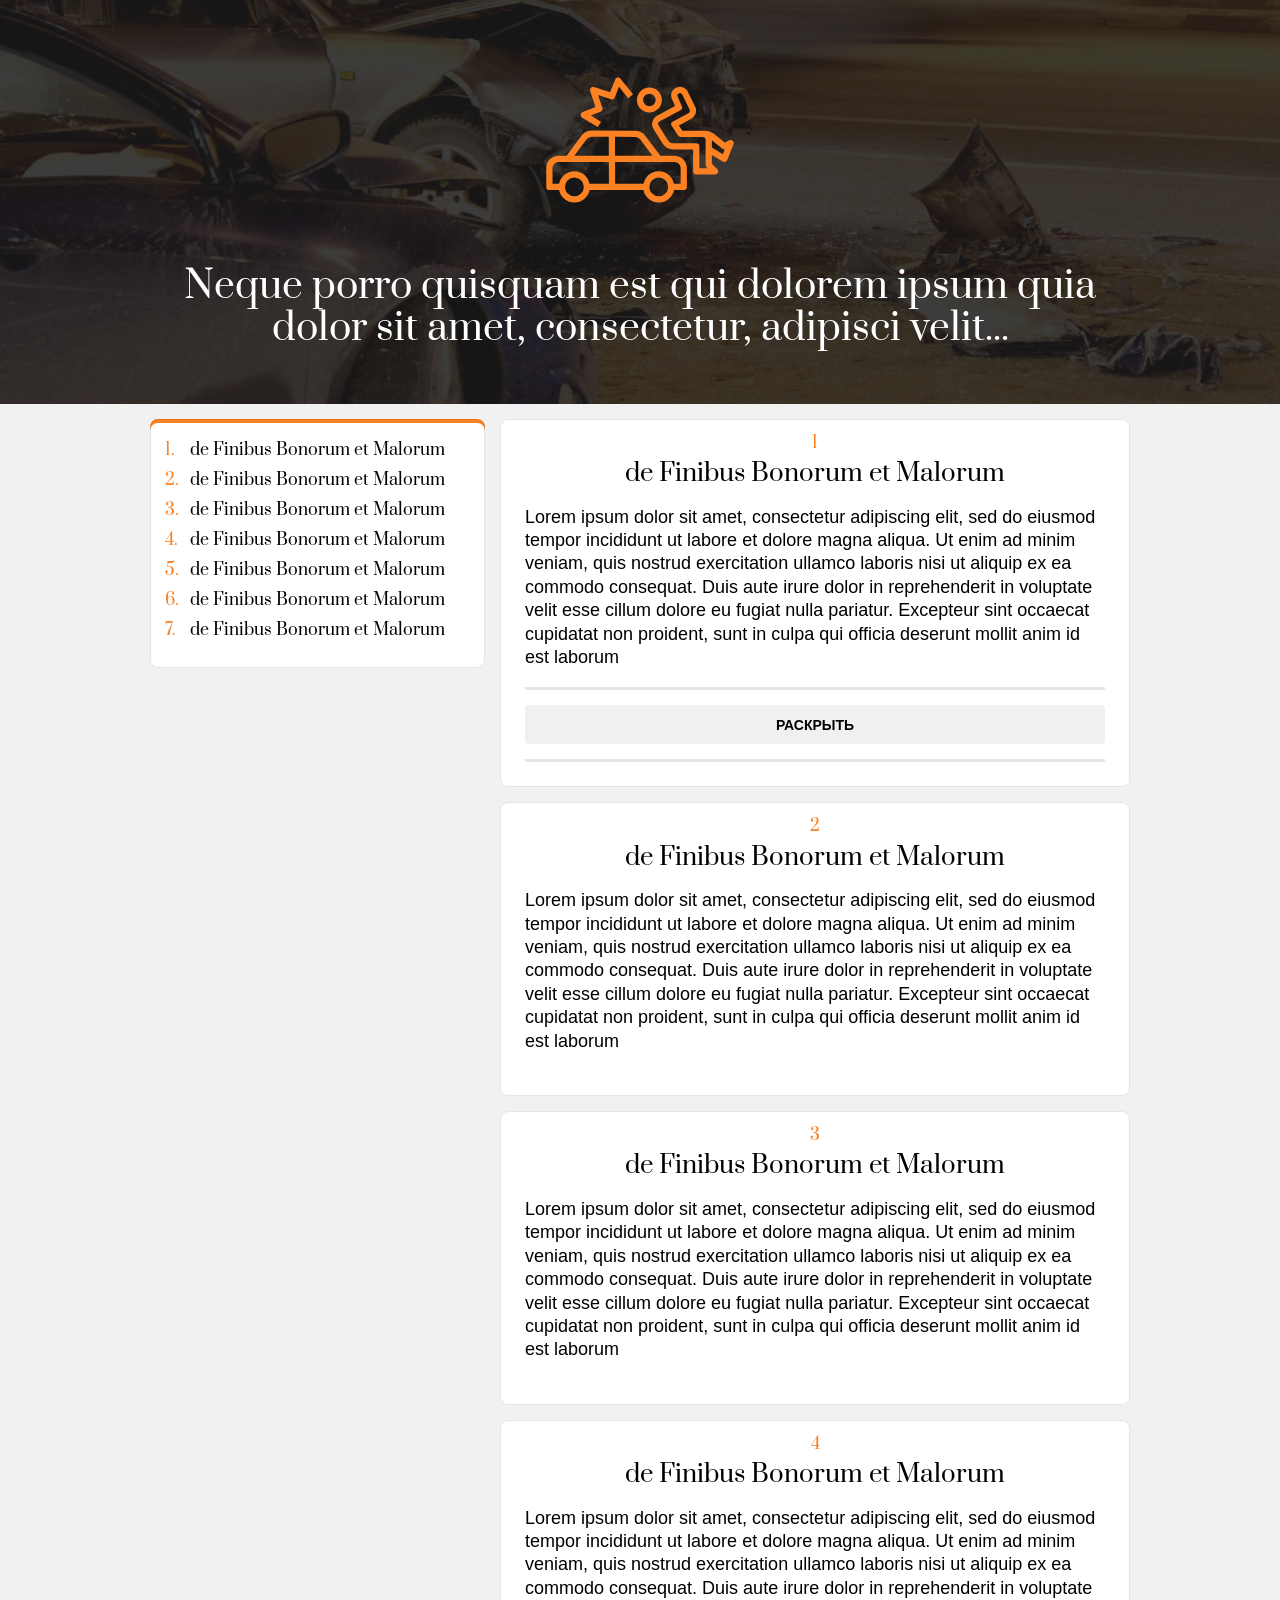
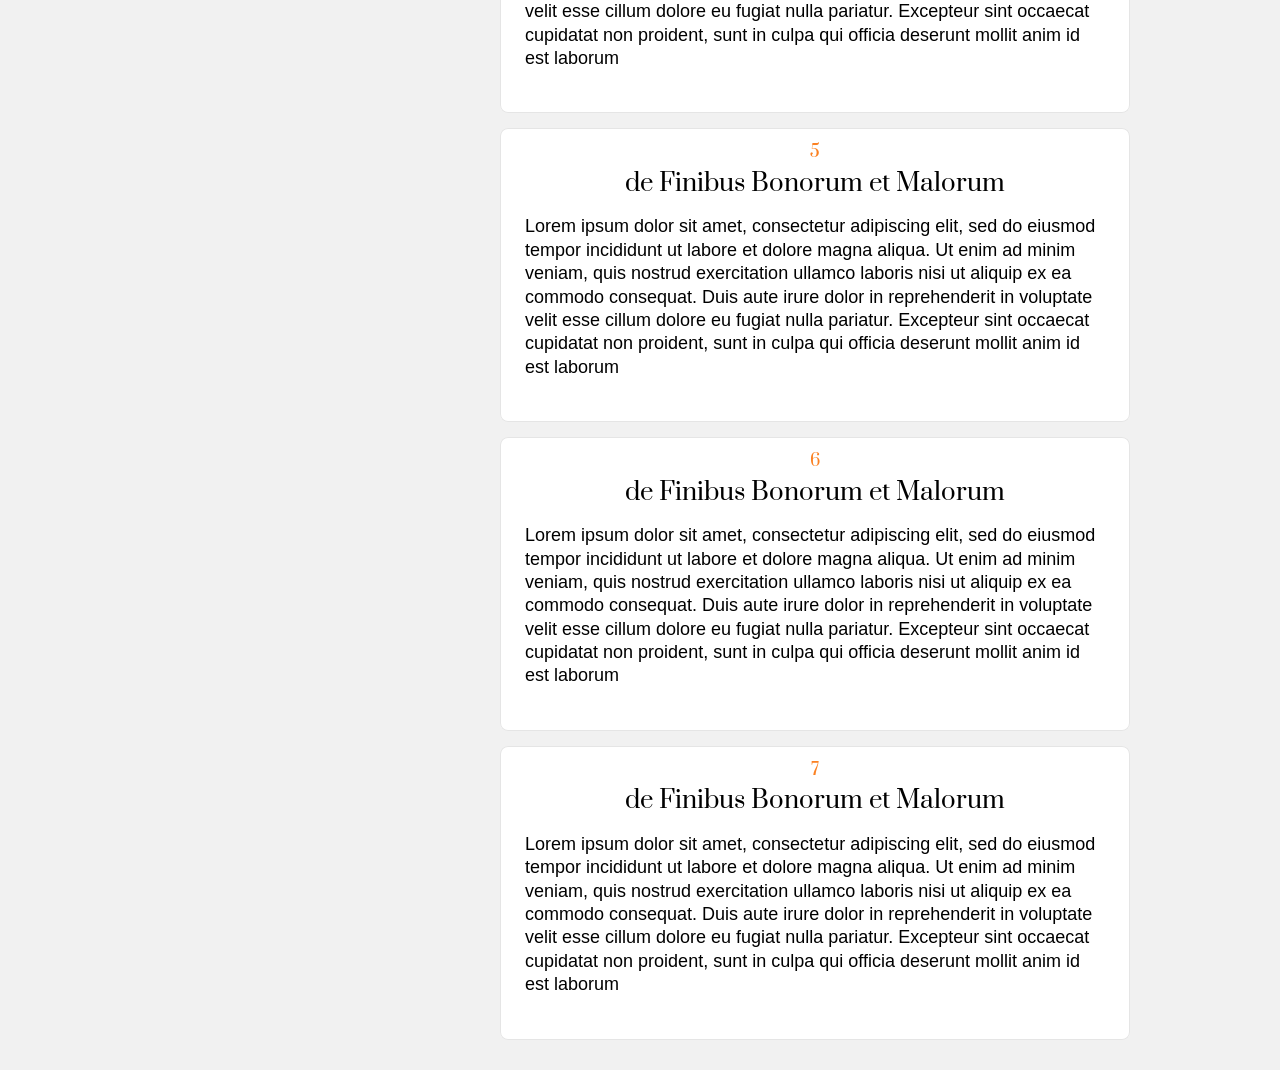
==== www/index.html @ 43c4b3f5 "mv files" ====
<!doctype html>
<html lang="en">
<head>
    <meta charset="UTF-8">
    <meta name="viewport"
          content="width=device-width, user-scalable=no, initial-scale=1.0, maximum-scale=1.0, minimum-scale=1.0">
    <meta http-equiv="X-UA-Compatible" content="ie=edge">
    <title>Accidents</title>
    <link rel="stylesheet" href="style.css">
    <link href="https://fonts.googleapis.com/css2?family=Prata&display=swap" rel="stylesheet">
</head>
<body>
<section class="hero">
    <div class="hero__content">
        <img src="media/car-accident.svg" class="hero__image" alt="">
        <h1 class="hero__title">Neque porro quisquam est qui dolorem ipsum quia dolor sit amet, consectetur, adipisci velit...</h1>
    </div>
</section>
<section class="content">
    <aside class="content__aside">
        <ul class="content-nav">
            <li data-section-target="1" class="content-nav__item">de Finibus Bonorum et Malorum</li>
            <li data-section-target="2" class="content-nav__item">de Finibus Bonorum et Malorum</li>
            <li data-section-target="3" class="content-nav__item">de Finibus Bonorum et Malorum</li>
            <li data-section-target="4" class="content-nav__item">de Finibus Bonorum et Malorum</li>
            <li data-section-target="5" class="content-nav__item">de Finibus Bonorum et Malorum</li>
            <li data-section-target="6" class="content-nav__item">de Finibus Bonorum et Malorum</li>
            <li data-section-target="7" class="content-nav__item">de Finibus Bonorum et Malorum</li>
        </ul>
    </aside>
    <main class="content__main">
        <div class="content__item content-item" data-section="1">
            <div class="content-item__index">1</div>
            <h2 class="content-item__title">
                de Finibus Bonorum et Malorum
            </h2>
            <div class="" id="statistics"></div>
            <p class="content-item__text">
                Lorem ipsum dolor sit amet, consectetur adipiscing elit, sed do eiusmod tempor incididunt ut labore et dolore magna aliqua. Ut enim ad minim veniam, quis nostrud exercitation ullamco laboris nisi ut aliquip ex ea commodo consequat. Duis aute irure dolor in reprehenderit in voluptate velit esse cillum dolore eu fugiat nulla pariatur. Excepteur sint occaecat cupidatat non proident, sunt in culpa qui officia deserunt mollit anim id est laborum
            </p>
            <div class="content-item__spoiler spoiler" data-content="spoiler_wrapper">
                <div class="spoiler__preview">
                    <button class="spoiler__button" data-content="spoiler_button">
                        <span class="spoiler__text-default">Раскрыть</span>
                        <span class="spoiler__text-active">Скрыть</span>
                    </button>
                </div>
                <div class="spoiler__content" data-content="spoiler_content">
                    Lorem ipsum dolor sit amet, consectetur adipiscing elit, sed do eiusmod tempor incididunt ut labore et dolore magna aliqua. Ut enim ad minim veniam, quis nostrud exercitation ullamco laboris nisi ut aliquip ex ea commodo consequat. Duis aute irure dolor in reprehenderit in voluptate velit esse cillum dolore eu fugiat nulla pariatur. Excepteur sint occaecat cupidatat non proident, sunt in culpa qui officia deserunt mollit anim id est laborum
                </div>
            </div>

        </div>
        <div class="content__item content-item" data-section="2">
            <div class="content-item__index">2</div>
            <h2 class="content-item__title">
                de Finibus Bonorum et Malorum
            </h2>
            <p class="content-item__text">
                Lorem ipsum dolor sit amet, consectetur adipiscing elit, sed do eiusmod tempor incididunt ut labore et dolore magna aliqua. Ut enim ad minim veniam, quis nostrud exercitation ullamco laboris nisi ut aliquip ex ea commodo consequat. Duis aute irure dolor in reprehenderit in voluptate velit esse cillum dolore eu fugiat nulla pariatur. Excepteur sint occaecat cupidatat non proident, sunt in culpa qui officia deserunt mollit anim id est laborum
            </p>
        </div>
        <div class="content__item content-item" data-section="3">
            <div class="content-item__index">3</div>
            <h2 class="content-item__title">
                de Finibus Bonorum et Malorum
            </h2>
            <p class="content-item__text">
                Lorem ipsum dolor sit amet, consectetur adipiscing elit, sed do eiusmod tempor incididunt ut labore et dolore magna aliqua. Ut enim ad minim veniam, quis nostrud exercitation ullamco laboris nisi ut aliquip ex ea commodo consequat. Duis aute irure dolor in reprehenderit in voluptate velit esse cillum dolore eu fugiat nulla pariatur. Excepteur sint occaecat cupidatat non proident, sunt in culpa qui officia deserunt mollit anim id est laborum
            </p>
        </div>
        <div class="content__item content-item" data-section="4">
            <div class="content-item__index">4</div>
            <h2 class="content-item__title">
                de Finibus Bonorum et Malorum
            </h2>
            <p class="content-item__text">
                Lorem ipsum dolor sit amet, consectetur adipiscing elit, sed do eiusmod tempor incididunt ut labore et dolore magna aliqua. Ut enim ad minim veniam, quis nostrud exercitation ullamco laboris nisi ut aliquip ex ea commodo consequat. Duis aute irure dolor in reprehenderit in voluptate velit esse cillum dolore eu fugiat nulla pariatur. Excepteur sint occaecat cupidatat non proident, sunt in culpa qui officia deserunt mollit anim id est laborum
            </p>
        </div>
        <div class="content__item content-item" data-section="5">
            <div class="content-item__index">5</div>
            <h2 class="content-item__title">
                de Finibus Bonorum et Malorum
            </h2>
            <p class="content-item__text">
                Lorem ipsum dolor sit amet, consectetur adipiscing elit, sed do eiusmod tempor incididunt ut labore et dolore magna aliqua. Ut enim ad minim veniam, quis nostrud exercitation ullamco laboris nisi ut aliquip ex ea commodo consequat. Duis aute irure dolor in reprehenderit in voluptate velit esse cillum dolore eu fugiat nulla pariatur. Excepteur sint occaecat cupidatat non proident, sunt in culpa qui officia deserunt mollit anim id est laborum
            </p>
        </div>
        <div class="content__item content-item" data-section="6">
            <div class="content-item__index">6</div>
            <h2 class="content-item__title">
                de Finibus Bonorum et Malorum
            </h2>
            <p class="content-item__text">
                Lorem ipsum dolor sit amet, consectetur adipiscing elit, sed do eiusmod tempor incididunt ut labore et dolore magna aliqua. Ut enim ad minim veniam, quis nostrud exercitation ullamco laboris nisi ut aliquip ex ea commodo consequat. Duis aute irure dolor in reprehenderit in voluptate velit esse cillum dolore eu fugiat nulla pariatur. Excepteur sint occaecat cupidatat non proident, sunt in culpa qui officia deserunt mollit anim id est laborum
            </p>
        </div>
        <div class="content__item content-item" data-section="7">
            <div class="content-item__index">7</div>
            <h2 class="content-item__title">
                de Finibus Bonorum et Malorum
            </h2>
            <p class="content-item__text">
                Lorem ipsum dolor sit amet, consectetur adipiscing elit, sed do eiusmod tempor incididunt ut labore et dolore magna aliqua. Ut enim ad minim veniam, quis nostrud exercitation ullamco laboris nisi ut aliquip ex ea commodo consequat. Duis aute irure dolor in reprehenderit in voluptate velit esse cillum dolore eu fugiat nulla pariatur. Excepteur sint occaecat cupidatat non proident, sunt in culpa qui officia deserunt mollit anim id est laborum
            </p>
        </div>

    </main>

</section>

<script src="index.js"></script>
</body>
</html>
---- www/style.css ----
/* Document
   ========================================================================== */

/**
 * 1. Correct the line height in all browsers.
 * 2. Prevent adjustments of font size after orientation changes in iOS.
 */

html {
  line-height: 1.15; /* 1 */
  -webkit-text-size-adjust: 100%; /* 2 */
}

/* Sections
   ========================================================================== */

/**
 * Remove the margin in all browsers.
 */

body {
  margin: 0;
}

/**
 * Render the `main` element consistently in IE.
 */

main {
  display: block;
}

/**
 * Correct the font size and margin on `h1` elements within `section` and
 * `article` contexts in Chrome, Firefox, and Safari.
 */

h1 {
  font-size: 2em;
  margin: 0.67em 0;
}

/* Grouping content
   ========================================================================== */

/**
 * 1. Add the correct box sizing in Firefox.
 * 2. Show the overflow in Edge and IE.
 */

hr {
  box-sizing: content-box; /* 1 */
  height: 0; /* 1 */
  overflow: visible; /* 2 */
}

/**
 * 1. Correct the inheritance and scaling of font size in all browsers.
 * 2. Correct the odd `em` font sizing in all browsers.
 */

pre {
  font-family: monospace, monospace; /* 1 */
  font-size: 1em; /* 2 */
}

/* Text-level semantics
   ========================================================================== */

/**
 * Remove the gray background on active links in IE 10.
 */

a {
  background-color: transparent;
}

/**
 * 1. Remove the bottom border in Chrome 57-
 * 2. Add the correct text decoration in Chrome, Edge, IE, Opera, and Safari.
 */

abbr[title] {
  border-bottom: none; /* 1 */
  text-decoration: underline; /* 2 */
  text-decoration: underline dotted; /* 2 */
}

/**
 * Add the correct font weight in Chrome, Edge, and Safari.
 */

b,
strong {
  font-weight: bolder;
}

/**
 * 1. Correct the inheritance and scaling of font size in all browsers.
 * 2. Correct the odd `em` font sizing in all browsers.
 */

code,
kbd,
samp {
  font-family: monospace, monospace; /* 1 */
  font-size: 1em; /* 2 */
}

/**
 * Add the correct font size in all browsers.
 */

small {
  font-size: 80%;
}

/**
 * Prevent `sub` and `sup` elements from affecting the line height in
 * all browsers.
 */

sub,
sup {
  font-size: 75%;
  line-height: 0;
  position: relative;
  vertical-align: baseline;
}

sub {
  bottom: -0.25em;
}

sup {
  top: -0.5em;
}

/* Embedded content
   ========================================================================== */

/**
 * Remove the border on images inside links in IE 10.
 */

img {
  border-style: none;
}

/* Forms
   ========================================================================== */

/**
 * 1. Change the font styles in all browsers.
 * 2. Remove the margin in Firefox and Safari.
 */

button,
input,
optgroup,
select,
textarea {
  font-family: inherit; /* 1 */
  font-size: 100%; /* 1 */
  line-height: 1.15; /* 1 */
  margin: 0; /* 2 */
}

/**
 * Show the overflow in IE.
 * 1. Show the overflow in Edge.
 */

button,
input { /* 1 */
  overflow: visible;
}

/**
 * Remove the inheritance of text transform in Edge, Firefox, and IE.
 * 1. Remove the inheritance of text transform in Firefox.
 */

button,
select { /* 1 */
  text-transform: none;
}

/**
 * Correct the inability to style clickable types in iOS and Safari.
 */

button,
[type="button"],
[type="reset"],
[type="submit"] {
  -webkit-appearance: button;
}

/**
 * Remove the inner border and padding in Firefox.
 */

button::-moz-focus-inner,
[type="button"]::-moz-focus-inner,
[type="reset"]::-moz-focus-inner,
[type="submit"]::-moz-focus-inner {
  border-style: none;
  padding: 0;
}

/**
 * Restore the focus styles unset by the previous rule.
 */

button:-moz-focusring,
[type="button"]:-moz-focusring,
[type="reset"]:-moz-focusring,
[type="submit"]:-moz-focusring {
  outline: 1px dotted ButtonText;
}

/**
 * Correct the padding in Firefox.
 */

fieldset {
  padding: 0.35em 0.75em 0.625em;
}

/**
 * 1. Correct the text wrapping in Edge and IE.
 * 2. Correct the color inheritance from `fieldset` elements in IE.
 * 3. Remove the padding so developers are not caught out when they zero out
 *    `fieldset` elements in all browsers.
 */

legend {
  box-sizing: border-box; /* 1 */
  color: inherit; /* 2 */
  display: table; /* 1 */
  max-width: 100%; /* 1 */
  padding: 0; /* 3 */
  white-space: normal; /* 1 */
}

/**
 * Add the correct vertical alignment in Chrome, Firefox, and Opera.
 */

progress {
  vertical-align: baseline;
}

/**
 * Remove the default vertical scrollbar in IE 10+.
 */

textarea {
  overflow: auto;
}

/**
 * 1. Add the correct box sizing in IE 10.
 * 2. Remove the padding in IE 10.
 */

[type="checkbox"],
[type="radio"] {
  box-sizing: border-box; /* 1 */
  padding: 0; /* 2 */
}

/**
 * Correct the cursor style of increment and decrement buttons in Chrome.
 */

[type="number"]::-webkit-inner-spin-button,
[type="number"]::-webkit-outer-spin-button {
  height: auto;
}

/**
 * 1. Correct the odd appearance in Chrome and Safari.
 * 2. Correct the outline style in Safari.
 */

[type="search"] {
  -webkit-appearance: textfield; /* 1 */
  outline-offset: -2px; /* 2 */
}

/**
 * Remove the inner padding in Chrome and Safari on macOS.
 */

[type="search"]::-webkit-search-decoration {
  -webkit-appearance: none;
}

/**
 * 1. Correct the inability to style clickable types in iOS and Safari.
 * 2. Change font properties to `inherit` in Safari.
 */

::-webkit-file-upload-button {
  -webkit-appearance: button; /* 1 */
  font: inherit; /* 2 */
}

/* Interactive
   ========================================================================== */

/*
 * Add the correct display in Edge, IE 10+, and Firefox.
 */

details {
  display: block;
}

/*
 * Add the correct display in all browsers.
 */

summary {
  display: list-item;
}

/* Misc
   ========================================================================== */

/**
 * Add the correct display in IE 10+.
 */

template {
  display: none;
}

/**
 * Add the correct display in IE 10.
 */

[hidden] {
  display: none;
}

/* markup styles*/
body {
  background: #f1f1f1;
  font-family: Helvetica, Arial, sans-serif;
  font-weight: 100;
}


.hero {
  color: #fff;
  position: relative;
  overflow: hidden;
  padding: 40px 15px 30px;
  background: url('media/accident.jpg') no-repeat center center;
  background-size: cover;
}

h1, h2, h3, h4 {
  font-family: 'Prata', serif;
  font-weight: normal;
}

.hero:before {
  content: '';
  position: absolute;
  left: 0;
  right: 0;
  top: 0;
  bottom: 0;
  background: rgba(26, 26, 26, .85);
}

.hero__content {
  max-width: 980px;
  margin: 0 auto;
  position: relative;
  z-index: 1;
  display: flex;
  flex-direction: column;
  align-items: center;
  text-align: center;
}

.hero__image {
  max-width: 200px;
  width: 100%;
}

.hero__title {
  font-size: 37px;
  line-height: 42px;
}

.hero__video {
  position: absolute;
  left: 0;
  right: 0;
  top: 0;
  bottom: 0;
  min-width: 100%;
  min-height: 100%;
}

.content {
  display: flex;
  flex-wrap: nowrap;
  max-width: 980px;
  padding: 15px;
  margin: 0 auto;
}

.content__aside {
  flex-shrink: 0;
  width: 335px;
  margin-right: 15px;
}

.content-nav {
  list-style: none;
  margin: 0;
  position: sticky;
  top: 15px;
  padding: 20px 15px 19px;
  background: #fff;
  border-radius: 8px;
  box-shadow: inset 0 0 0 1px rgba(0, 0, 0, .1), inset 0 4px 0 #fb8122;
  counter-reset: list 0;
}

.content-nav__item {
  display: block;
  text-decoration: none;
  margin-bottom: 8px;
  font-family: 'Prata', serif;
  font-size: 16px;
  line-height: 22px;
  cursor: pointer;
}

.content-nav__item:before {
  content: counter(list) ". ";
  counter-increment: list;
  width: 25px;
  display: inline-block;
  color: #fb8122;
}

.content-item {
  background: #fff;
  margin-bottom: 15px;
  padding: 15px 25px 25px;
  border-radius: 8px;
  box-shadow: inset 0 0 0 1px #e5e5e5;
}

.content-item__index {
  font-family: 'Prata', serif;
  color: #fb8122;
  text-align: center;
}

.content-item__title {
  text-align: center;
  margin: 8px 0 12px;
}

.content-item__text {
  font-size: 18px;
  line-height: 1.3;
}

.spoiler {

}

.spoiler__preview {
  border-top: 3px solid rgba(0, 0, 0, .1);
  border-bottom: 3px solid rgba(0, 0, 0, .1);
  padding: 15px 0;
}

.spoiler__button {
  font-weight: 600;
  padding: 12px 18px 11px;
  font-size: 14px;
  line-height: 16px;
  outline: none;
  width: 100%;
  text-transform: uppercase;
  color: #000;
  background-color: #f0f0f0;
  border: none;
  border-radius: 4px;
  cursor: pointer;
}

.spoiler__content {
  display: none;
  margin-top: 15px;
  font-size: 18px;
  line-height: 1.3;
}

.spoiler__content.active {
  display: block
}

.spoiler__text-active, .spoiler__text-default {
  pointer-events: none;
}

.spoiler__text-active {
  display: none;
}

.spoiler__button.active .spoiler__text-default {
  display: none;
}

.spoiler__button.active .spoiler__text-active {
  display: inline;
}

.statistics-table {
  border-spacing: 0;
}

.statistics-title {
  font-size: 18px;
  margin-bottom: 8px;
}
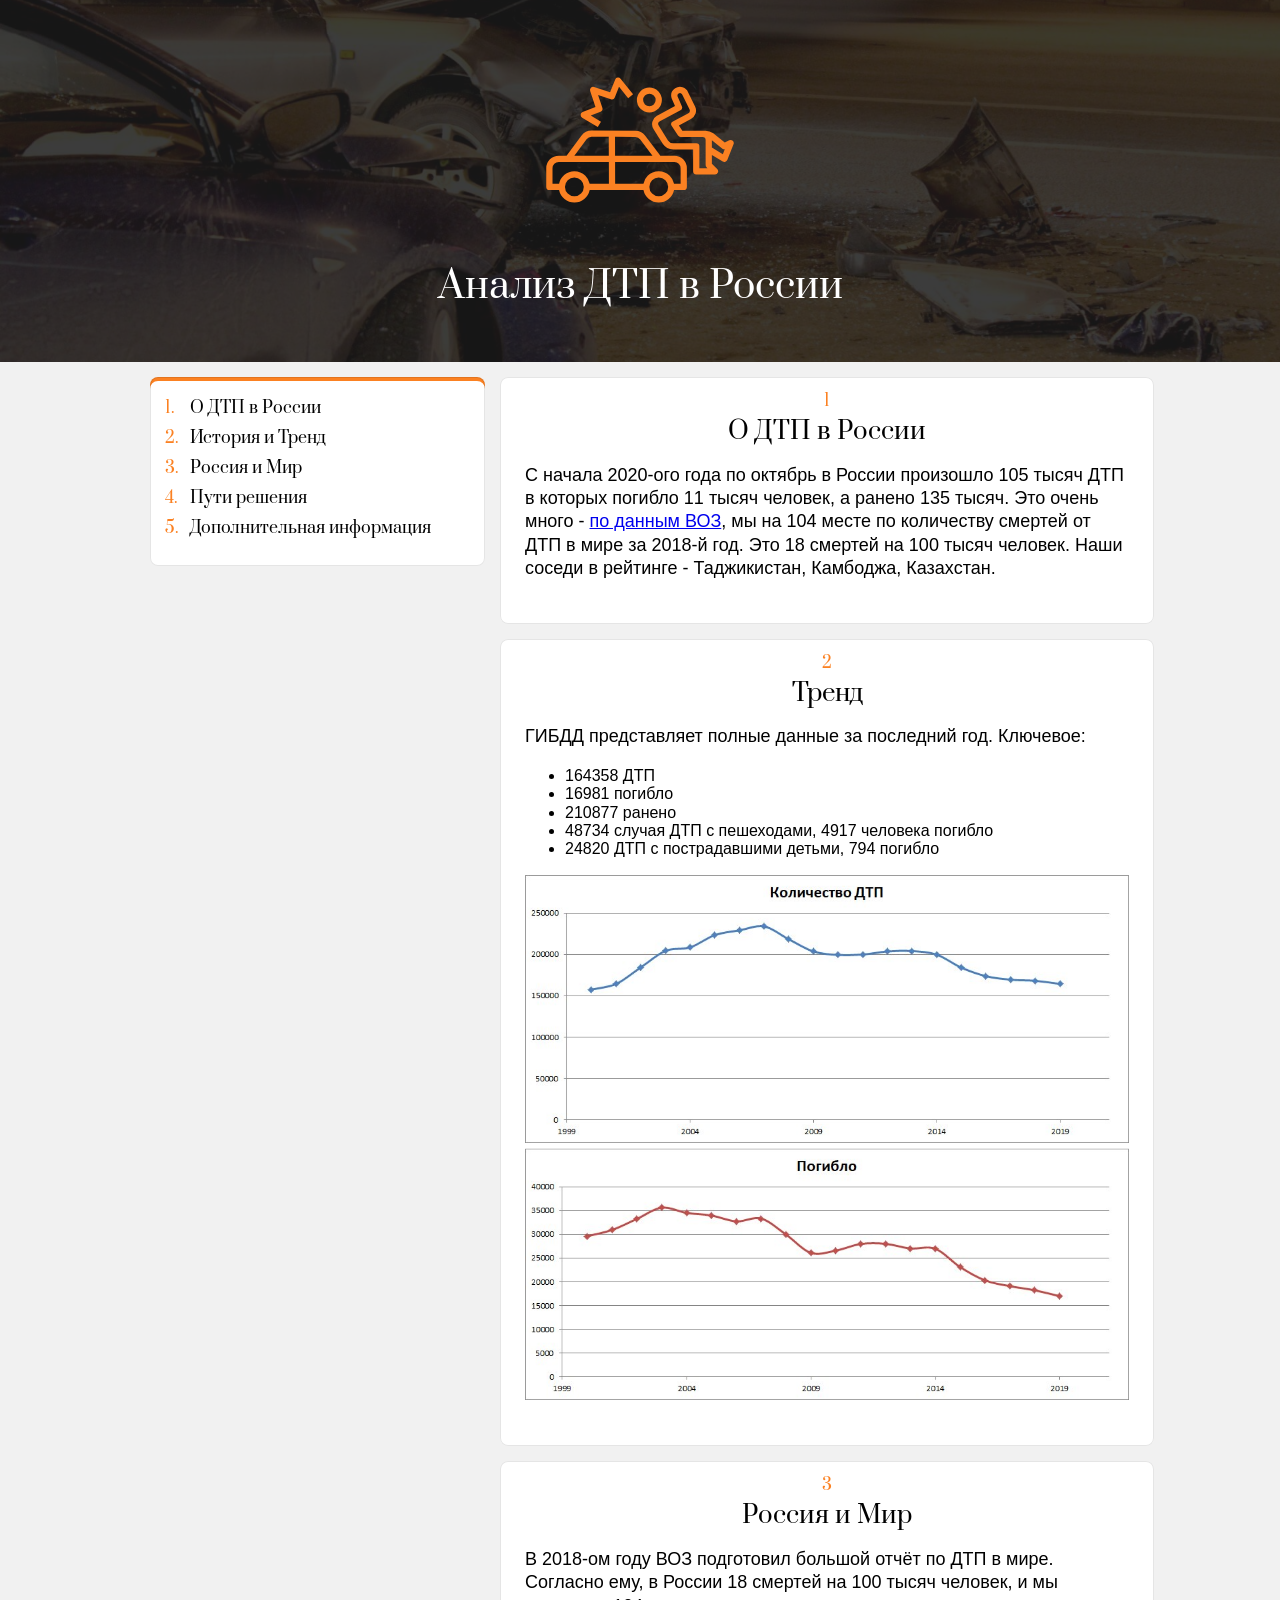
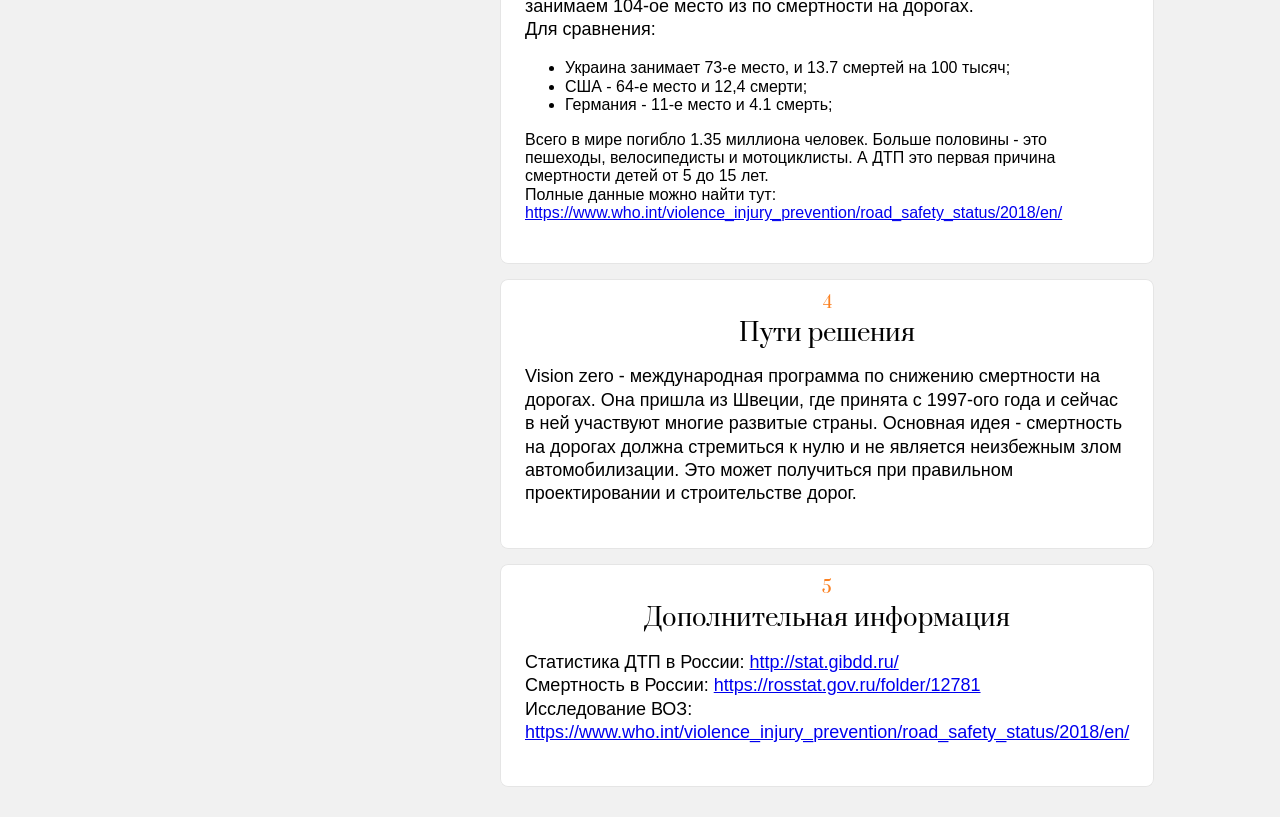
==== commit 183185ba: "added favicon, added texts" ====
--- a/www/index.html
+++ b/www/index.html
@@ -5,104 +5,127 @@
     <meta name="viewport"
           content="width=device-width, user-scalable=no, initial-scale=1.0, maximum-scale=1.0, minimum-scale=1.0">
     <meta http-equiv="X-UA-Compatible" content="ie=edge">
-    <title>Accidents</title>
+    <title>Анализ ДТП в России</title>
     <link rel="stylesheet" href="style.css">
     <link href="https://fonts.googleapis.com/css2?family=Prata&display=swap" rel="stylesheet">
+    <link rel="apple-touch-icon" sizes="180x180" href="./media/apple-touch-icon.png">
+    <link rel="icon" type="image/png" sizes="32x32" href="./media/favicon-32x32.png">
+    <link rel="icon" type="image/png" sizes="16x16" href="./media/favicon-16x16.png">
+    <link rel="manifest" href="./media/site.webmanifest">
+    <link rel="mask-icon" href="./media/safari-pinned-tab.svg" color="#5bbad5">
+    <meta name="msapplication-TileColor" content="#da532c">
+    <meta name="theme-color" content="#ffffff">
 </head>
 <body>
 <section class="hero">
     <div class="hero__content">
         <img src="media/car-accident.svg" class="hero__image" alt="">
-        <h1 class="hero__title">Neque porro quisquam est qui dolorem ipsum quia dolor sit amet, consectetur, adipisci velit...</h1>
+        <h1 class="hero__title">Анализ ДТП в России</h1>
     </div>
 </section>
 <section class="content">
     <aside class="content__aside">
         <ul class="content-nav">
-            <li data-section-target="1" class="content-nav__item">de Finibus Bonorum et Malorum</li>
-            <li data-section-target="2" class="content-nav__item">de Finibus Bonorum et Malorum</li>
-            <li data-section-target="3" class="content-nav__item">de Finibus Bonorum et Malorum</li>
-            <li data-section-target="4" class="content-nav__item">de Finibus Bonorum et Malorum</li>
-            <li data-section-target="5" class="content-nav__item">de Finibus Bonorum et Malorum</li>
-            <li data-section-target="6" class="content-nav__item">de Finibus Bonorum et Malorum</li>
-            <li data-section-target="7" class="content-nav__item">de Finibus Bonorum et Malorum</li>
+            <li data-section-target="1" class="content-nav__item">О ДТП в России</li>
+            <li data-section-target="2" class="content-nav__item">История и Тренд</li>
+            <li data-section-target="3" class="content-nav__item">Россия и Мир</li>
+            <li data-section-target="4" class="content-nav__item">Пути решения</li>
+            <li data-section-target="5" class="content-nav__item">Дополнительная информация</li>
         </ul>
     </aside>
     <main class="content__main">
         <div class="content__item content-item" data-section="1">
             <div class="content-item__index">1</div>
             <h2 class="content-item__title">
-                de Finibus Bonorum et Malorum
+                О ДТП в России
             </h2>
             <div class="" id="statistics"></div>
             <p class="content-item__text">
-                Lorem ipsum dolor sit amet, consectetur adipiscing elit, sed do eiusmod tempor incididunt ut labore et dolore magna aliqua. Ut enim ad minim veniam, quis nostrud exercitation ullamco laboris nisi ut aliquip ex ea commodo consequat. Duis aute irure dolor in reprehenderit in voluptate velit esse cillum dolore eu fugiat nulla pariatur. Excepteur sint occaecat cupidatat non proident, sunt in culpa qui officia deserunt mollit anim id est laborum
+                С начала 2020-ого года по октябрь в России произошло 105 тысяч ДТП в которых погибло 11 тысяч человек, а
+                ранено 135 тысяч.
+                Это очень много - <a href="https://www.who.int/violence_injury_prevention/road_safety_status/2018/en/"
+                                     target="_blank">по данным ВОЗ</a>, мы на 104 месте по количеству смертей от ДТП в
+                мире за 2018-й год. Это 18 смертей на 100 тысяч человек. Наши соседи в рейтинге - Таджикистан, Камбоджа,
+                Казахстан.
             </p>
-            <div class="content-item__spoiler spoiler" data-content="spoiler_wrapper">
-                <div class="spoiler__preview">
-                    <button class="spoiler__button" data-content="spoiler_button">
-                        <span class="spoiler__text-default">Раскрыть</span>
-                        <span class="spoiler__text-active">Скрыть</span>
-                    </button>
-                </div>
-                <div class="spoiler__content" data-content="spoiler_content">
-                    Lorem ipsum dolor sit amet, consectetur adipiscing elit, sed do eiusmod tempor incididunt ut labore et dolore magna aliqua. Ut enim ad minim veniam, quis nostrud exercitation ullamco laboris nisi ut aliquip ex ea commodo consequat. Duis aute irure dolor in reprehenderit in voluptate velit esse cillum dolore eu fugiat nulla pariatur. Excepteur sint occaecat cupidatat non proident, sunt in culpa qui officia deserunt mollit anim id est laborum
-                </div>
-            </div>
+            <!--            <div class="content-item__spoiler spoiler" data-content="spoiler_wrapper">-->
+            <!--                <div class="spoiler__preview">-->
+            <!--                    <button class="spoiler__button" data-content="spoiler_button">-->
+            <!--                        <span class="spoiler__text-default">Раскрыть</span>-->
+            <!--                        <span class="spoiler__text-active">Скрыть</span>-->
+            <!--                    </button>-->
+            <!--                </div>-->
+            <!--                <div class="spoiler__content" data-content="spoiler_content">-->
+            <!--                    Lorem ipsum dolor sit amet, consectetur adipiscing elit, sed do eiusmod tempor incididunt ut labore et dolore magna aliqua. Ut enim ad minim veniam, quis nostrud exercitation ullamco laboris nisi ut aliquip ex ea commodo consequat. Duis aute irure dolor in reprehenderit in voluptate velit esse cillum dolore eu fugiat nulla pariatur. Excepteur sint occaecat cupidatat non proident, sunt in culpa qui officia deserunt mollit anim id est laborum-->
+            <!--                </div>-->
+            <!--            </div>-->
 
         </div>
         <div class="content__item content-item" data-section="2">
             <div class="content-item__index">2</div>
             <h2 class="content-item__title">
-                de Finibus Bonorum et Malorum
+                Тренд
             </h2>
             <p class="content-item__text">
-                Lorem ipsum dolor sit amet, consectetur adipiscing elit, sed do eiusmod tempor incididunt ut labore et dolore magna aliqua. Ut enim ad minim veniam, quis nostrud exercitation ullamco laboris nisi ut aliquip ex ea commodo consequat. Duis aute irure dolor in reprehenderit in voluptate velit esse cillum dolore eu fugiat nulla pariatur. Excepteur sint occaecat cupidatat non proident, sunt in culpa qui officia deserunt mollit anim id est laborum
+                ГИБДД представляет полные данные за последний год.
+                Ключевое:
+                <br>
+            <ul>
+                <li>164358 ДТП</li>
+                <li>16981 погибло</li>
+                <li>210877 ранено</li>
+                <li>48734 случая ДТП с пешеходами, 4917 человека погибло</li>
+                <li>24820 ДТП с пострадавшими детьми, 794 погибло</li>
+            </ul>
+            <img src="./media/accident_count.png" alt="">
+            <img src="./media/death_count.png" alt="">
+
             </p>
         </div>
         <div class="content__item content-item" data-section="3">
             <div class="content-item__index">3</div>
             <h2 class="content-item__title">
-                de Finibus Bonorum et Malorum
+                Россия и Мир
             </h2>
             <p class="content-item__text">
-                Lorem ipsum dolor sit amet, consectetur adipiscing elit, sed do eiusmod tempor incididunt ut labore et dolore magna aliqua. Ut enim ad minim veniam, quis nostrud exercitation ullamco laboris nisi ut aliquip ex ea commodo consequat. Duis aute irure dolor in reprehenderit in voluptate velit esse cillum dolore eu fugiat nulla pariatur. Excepteur sint occaecat cupidatat non proident, sunt in culpa qui officia deserunt mollit anim id est laborum
+                В 2018-ом году ВОЗ подготовил большой отчёт по ДТП в мире.
+                Согласно ему, в России 18 смертей на 100 тысяч человек, и мы занимаем 104-ое место из по смертности на
+                дорогах.
+                <br>
+                Для сравнения:
+            <ul>
+                <li>Украина занимает 73-е место, и 13.7 смертей на 100 тысяч;</li>
+                <li>США - 64-е место и 12,4 смерти;</li>
+                <li>Германия - 11-е место и 4.1 смерть;</li>
+            </ul>
+            Всего в мире погибло 1.35 миллиона человек. Больше половины - это пешеходы, велосипедисты и мотоциклисты. А
+            ДТП это первая причина смертности детей от 5 до 15 лет.
+            <br>
+            Полные данные можно найти тут:
+            <br>
+            <a href="https://www.who.int/violence_injury_prevention/road_safety_status/2018/en/" target="_blank">https://www.who.int/violence_injury_prevention/road_safety_status/2018/en/</a>
             </p>
         </div>
         <div class="content__item content-item" data-section="4">
             <div class="content-item__index">4</div>
             <h2 class="content-item__title">
-                de Finibus Bonorum et Malorum
+                Пути решения
             </h2>
             <p class="content-item__text">
-                Lorem ipsum dolor sit amet, consectetur adipiscing elit, sed do eiusmod tempor incididunt ut labore et dolore magna aliqua. Ut enim ad minim veniam, quis nostrud exercitation ullamco laboris nisi ut aliquip ex ea commodo consequat. Duis aute irure dolor in reprehenderit in voluptate velit esse cillum dolore eu fugiat nulla pariatur. Excepteur sint occaecat cupidatat non proident, sunt in culpa qui officia deserunt mollit anim id est laborum
+                Vision zero -  международная программа по снижению смертности на дорогах. Она пришла из Швеции, где принята с 1997-ого года и сейчас в ней участвуют многие развитые страны.
+                Основная идея - смертность на дорогах должна стремиться к нулю и не является неизбежным злом автомобилизации. Это может получиться при правильном проектировании и строительстве дорог.
             </p>
         </div>
         <div class="content__item content-item" data-section="5">
             <div class="content-item__index">5</div>
             <h2 class="content-item__title">
-                de Finibus Bonorum et Malorum
+                Дополнительная информация
             </h2>
             <p class="content-item__text">
-                Lorem ipsum dolor sit amet, consectetur adipiscing elit, sed do eiusmod tempor incididunt ut labore et dolore magna aliqua. Ut enim ad minim veniam, quis nostrud exercitation ullamco laboris nisi ut aliquip ex ea commodo consequat. Duis aute irure dolor in reprehenderit in voluptate velit esse cillum dolore eu fugiat nulla pariatur. Excepteur sint occaecat cupidatat non proident, sunt in culpa qui officia deserunt mollit anim id est laborum
-            </p>
-        </div>
-        <div class="content__item content-item" data-section="6">
-            <div class="content-item__index">6</div>
-            <h2 class="content-item__title">
-                de Finibus Bonorum et Malorum
-            </h2>
-            <p class="content-item__text">
-                Lorem ipsum dolor sit amet, consectetur adipiscing elit, sed do eiusmod tempor incididunt ut labore et dolore magna aliqua. Ut enim ad minim veniam, quis nostrud exercitation ullamco laboris nisi ut aliquip ex ea commodo consequat. Duis aute irure dolor in reprehenderit in voluptate velit esse cillum dolore eu fugiat nulla pariatur. Excepteur sint occaecat cupidatat non proident, sunt in culpa qui officia deserunt mollit anim id est laborum
-            </p>
-        </div>
-        <div class="content__item content-item" data-section="7">
-            <div class="content-item__index">7</div>
-            <h2 class="content-item__title">
-                de Finibus Bonorum et Malorum
-            </h2>
-            <p class="content-item__text">
-                Lorem ipsum dolor sit amet, consectetur adipiscing elit, sed do eiusmod tempor incididunt ut labore et dolore magna aliqua. Ut enim ad minim veniam, quis nostrud exercitation ullamco laboris nisi ut aliquip ex ea commodo consequat. Duis aute irure dolor in reprehenderit in voluptate velit esse cillum dolore eu fugiat nulla pariatur. Excepteur sint occaecat cupidatat non proident, sunt in culpa qui officia deserunt mollit anim id est laborum
+                Статистика ДТП в России: <a href="http://stat.gibdd.ru/" target="_blank">http://stat.gibdd.ru/</a><br>
+                Смертность в России: <a href="https://rosstat.gov.ru/folder/12781" target="_blank">https://rosstat.gov.ru/folder/12781</a><br>
+                Исследование ВОЗ: <a href="https://www.who.int/violence_injury_prevention/road_safety_status/2018/en/"
+                                     target="_blank">https://www.who.int/violence_injury_prevention/road_safety_status/2018/en/</a>
             </p>
         </div>
 
--- a/www/style.css
+++ b/www/style.css
@@ -459,6 +459,10 @@
   padding: 15px 25px 25px;
   border-radius: 8px;
   box-shadow: inset 0 0 0 1px #e5e5e5;
+}
+
+.content-item img{
+  max-width:100%;
 }
 
 .content-item__index {
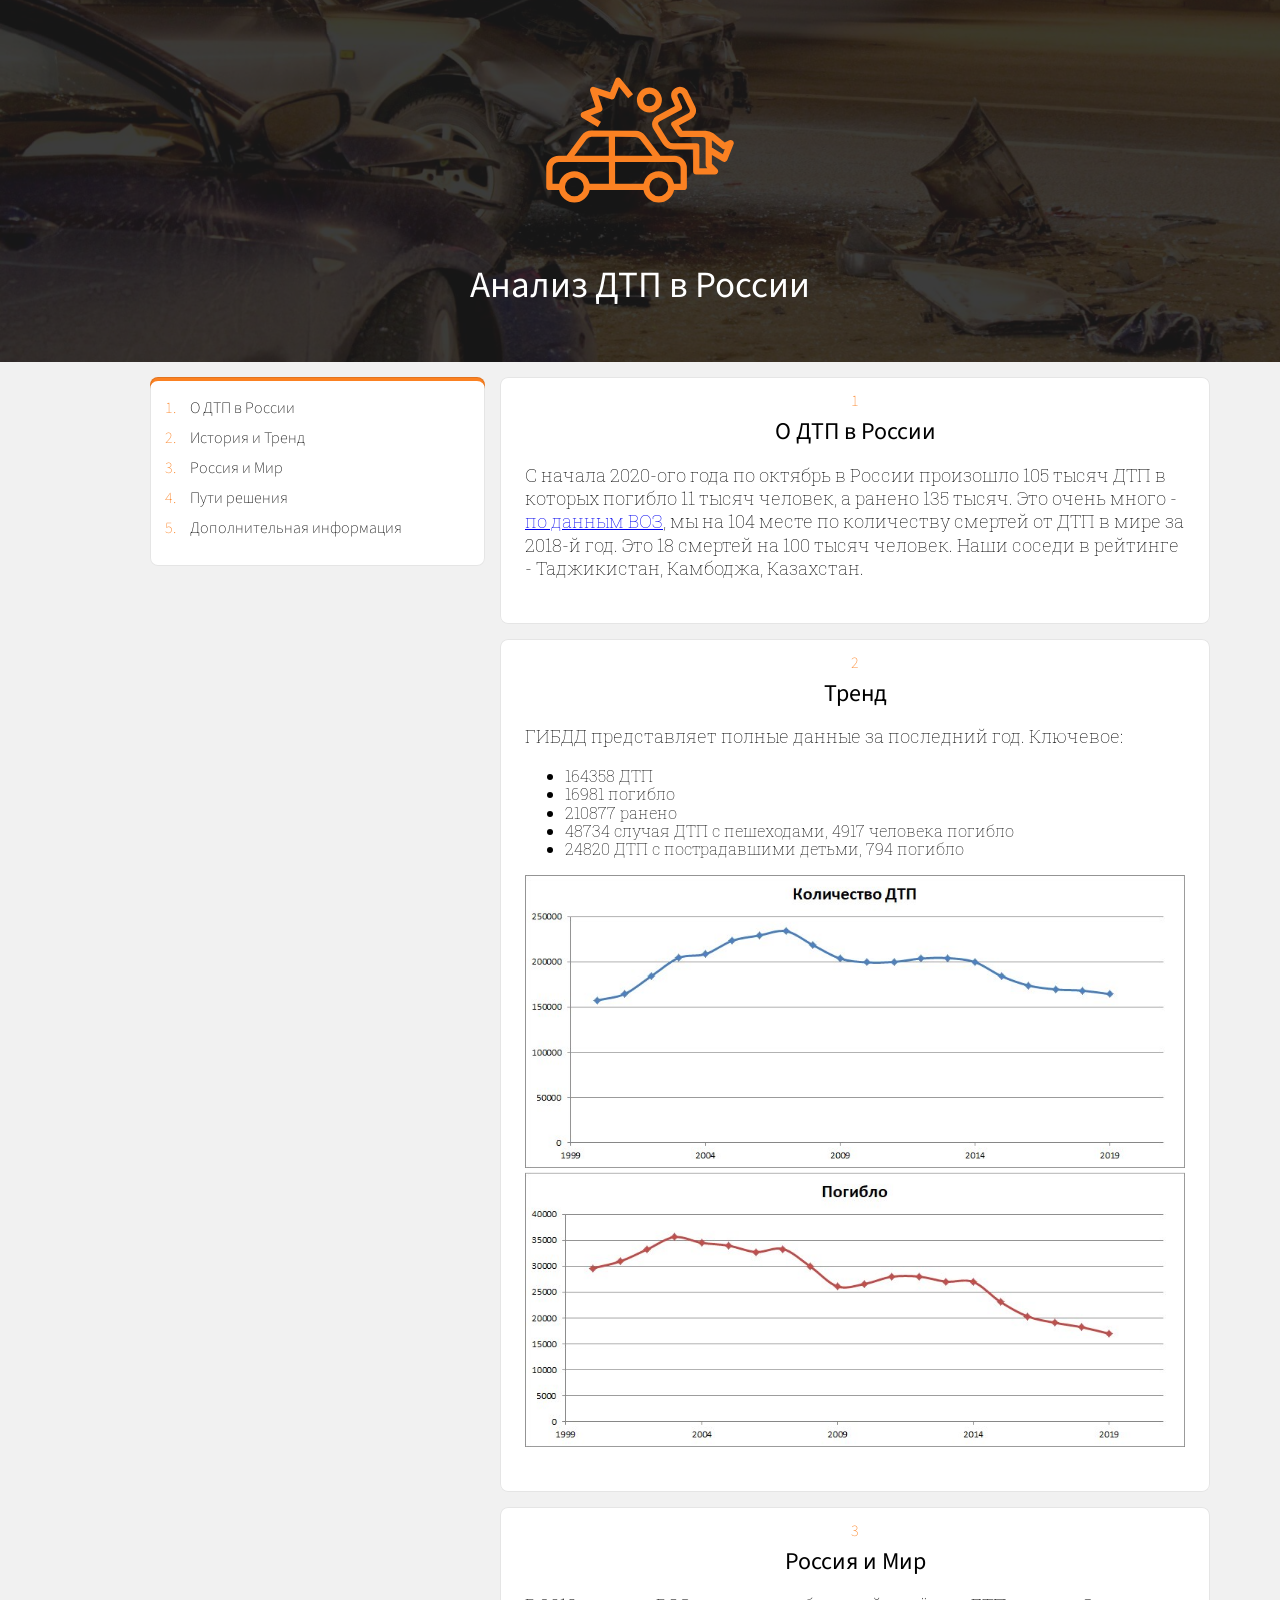
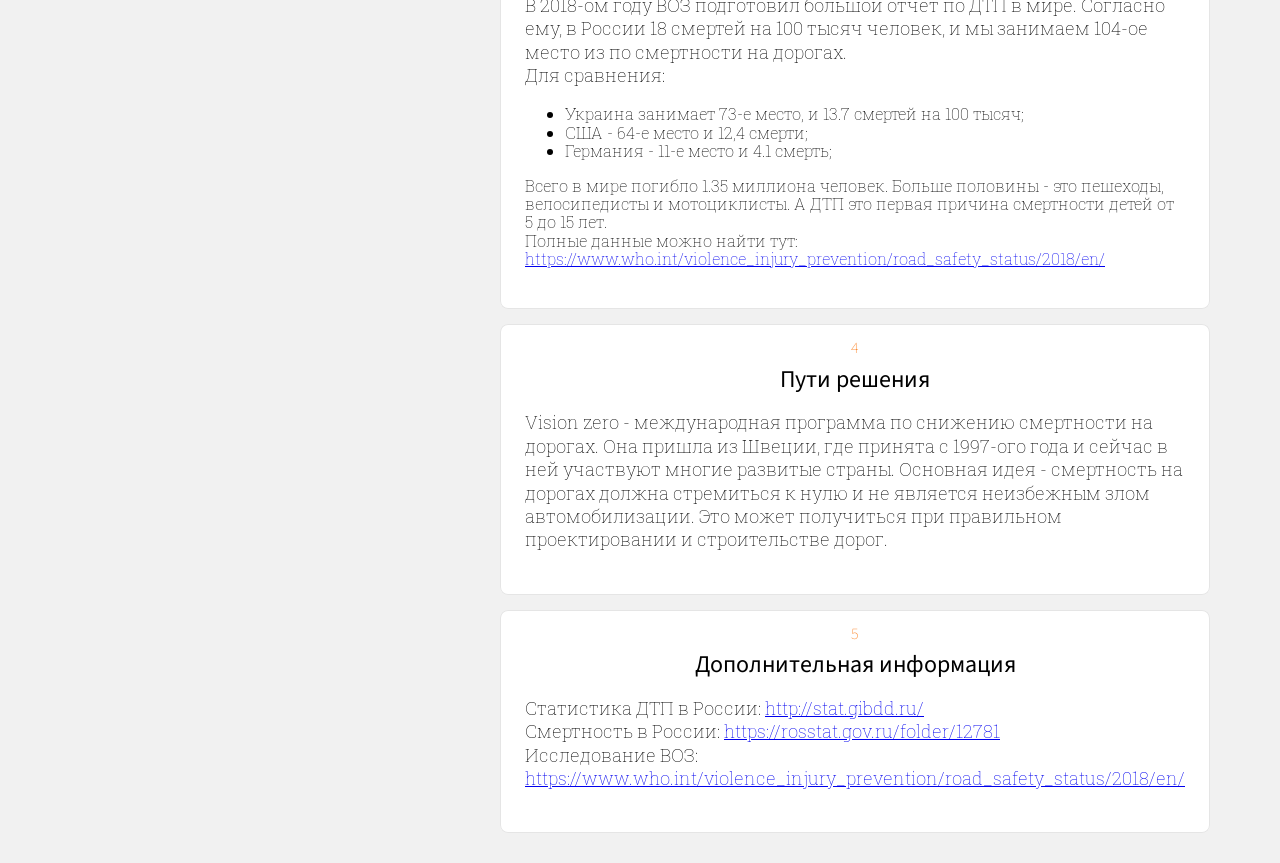
==== commit d5e919c8: "fonts updates" ====
--- a/www/index.html
+++ b/www/index.html
@@ -7,7 +7,7 @@
     <meta http-equiv="X-UA-Compatible" content="ie=edge">
     <title>Анализ ДТП в России</title>
     <link rel="stylesheet" href="style.css">
-    <link href="https://fonts.googleapis.com/css2?family=Prata&display=swap" rel="stylesheet">
+    <link href="https://fonts.googleapis.com/css2?family=Source+Sans+Pro&family=Roboto+Slab:wght@300&display=swap" rel="stylesheet">
     <link rel="apple-touch-icon" sizes="180x180" href="./media/apple-touch-icon.png">
     <link rel="icon" type="image/png" sizes="32x32" href="./media/favicon-32x32.png">
     <link rel="icon" type="image/png" sizes="16x16" href="./media/favicon-16x16.png">
--- a/www/style.css
+++ b/www/style.css
@@ -349,7 +349,7 @@
 /* markup styles*/
 body {
   background: #f1f1f1;
-  font-family: Helvetica, Arial, sans-serif;
+  font-family: 'Roboto Slab', serif;
   font-weight: 100;
 }
 
@@ -364,7 +364,7 @@
 }
 
 h1, h2, h3, h4 {
-  font-family: 'Prata', serif;
+  font-family: 'Source Sans Pro', serif;
   font-weight: normal;
 }
 
@@ -439,7 +439,7 @@
   display: block;
   text-decoration: none;
   margin-bottom: 8px;
-  font-family: 'Prata', serif;
+  font-family: 'Source Sans Pro', serif;
   font-size: 16px;
   line-height: 22px;
   cursor: pointer;
@@ -466,7 +466,7 @@
 }
 
 .content-item__index {
-  font-family: 'Prata', serif;
+  font-family: 'Source Sans Pro', serif;
   color: #fb8122;
   text-align: center;
 }
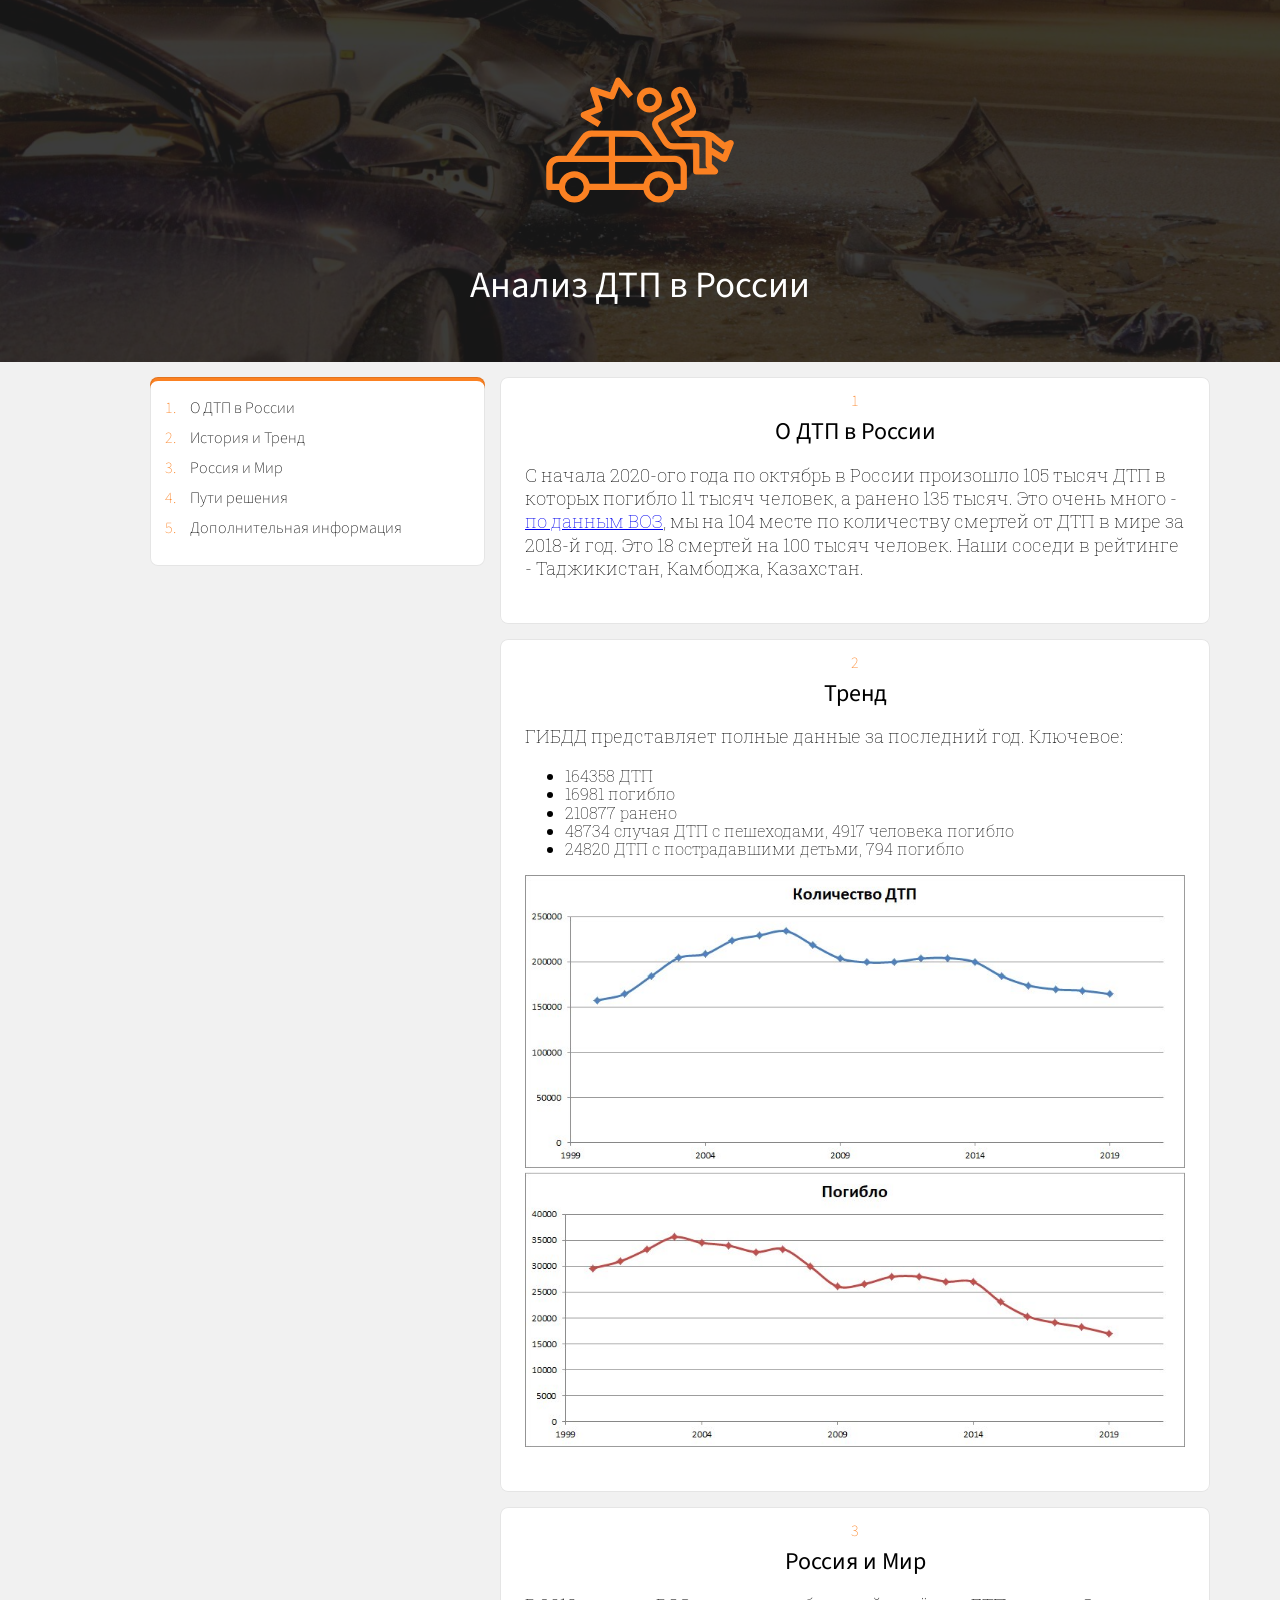
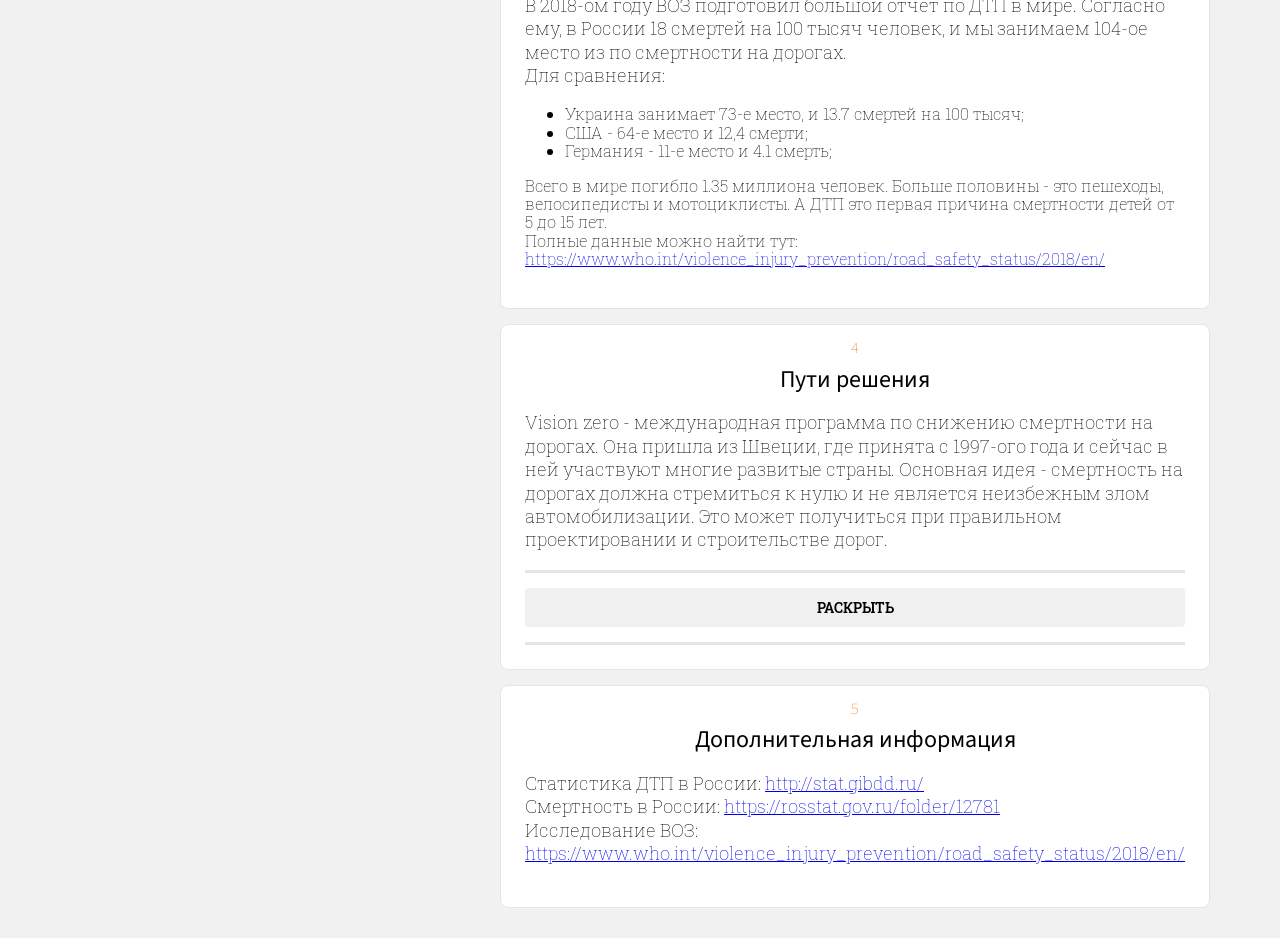
==== commit fd57d1ab: "texts updates" ====
--- a/www/index.html
+++ b/www/index.html
@@ -7,7 +7,8 @@
     <meta http-equiv="X-UA-Compatible" content="ie=edge">
     <title>Анализ ДТП в России</title>
     <link rel="stylesheet" href="style.css">
-    <link href="https://fonts.googleapis.com/css2?family=Source+Sans+Pro&family=Roboto+Slab:wght@300&display=swap" rel="stylesheet">
+    <link href="https://fonts.googleapis.com/css2?family=Source+Sans+Pro&family=Roboto+Slab:wght@300&display=swap"
+          rel="stylesheet">
     <link rel="apple-touch-icon" sizes="180x180" href="./media/apple-touch-icon.png">
     <link rel="icon" type="image/png" sizes="32x32" href="./media/favicon-32x32.png">
     <link rel="icon" type="image/png" sizes="16x16" href="./media/favicon-16x16.png">
@@ -48,17 +49,7 @@
                 мире за 2018-й год. Это 18 смертей на 100 тысяч человек. Наши соседи в рейтинге - Таджикистан, Камбоджа,
                 Казахстан.
             </p>
-            <!--            <div class="content-item__spoiler spoiler" data-content="spoiler_wrapper">-->
-            <!--                <div class="spoiler__preview">-->
-            <!--                    <button class="spoiler__button" data-content="spoiler_button">-->
-            <!--                        <span class="spoiler__text-default">Раскрыть</span>-->
-            <!--                        <span class="spoiler__text-active">Скрыть</span>-->
-            <!--                    </button>-->
-            <!--                </div>-->
-            <!--                <div class="spoiler__content" data-content="spoiler_content">-->
-            <!--                    Lorem ipsum dolor sit amet, consectetur adipiscing elit, sed do eiusmod tempor incididunt ut labore et dolore magna aliqua. Ut enim ad minim veniam, quis nostrud exercitation ullamco laboris nisi ut aliquip ex ea commodo consequat. Duis aute irure dolor in reprehenderit in voluptate velit esse cillum dolore eu fugiat nulla pariatur. Excepteur sint occaecat cupidatat non proident, sunt in culpa qui officia deserunt mollit anim id est laborum-->
-            <!--                </div>-->
-            <!--            </div>-->
+
 
         </div>
         <div class="content__item content-item" data-section="2">
@@ -112,9 +103,92 @@
                 Пути решения
             </h2>
             <p class="content-item__text">
-                Vision zero -  международная программа по снижению смертности на дорогах. Она пришла из Швеции, где принята с 1997-ого года и сейчас в ней участвуют многие развитые страны.
-                Основная идея - смертность на дорогах должна стремиться к нулю и не является неизбежным злом автомобилизации. Это может получиться при правильном проектировании и строительстве дорог.
-            </p>
+                Vision zero - международная программа по снижению смертности на дорогах. Она пришла из Швеции, где
+                принята с 1997-ого года и сейчас в ней участвуют многие развитые страны.
+                Основная идея - смертность на дорогах должна стремиться к нулю и не является неизбежным злом
+                автомобилизации. Это может получиться при правильном проектировании и строительстве дорог.
+            </p>
+            <div class="content-item__spoiler spoiler" data-content="spoiler_wrapper">
+                <div class="spoiler__preview">
+                    <button class="spoiler__button" data-content="spoiler_button">
+                        <span class="spoiler__text-default">Раскрыть</span>
+                        <span class="spoiler__text-active">Скрыть</span>
+                    </button>
+                </div>
+                <div class="spoiler__content" data-content="spoiler_content">
+                    <div>Швеция</div>
+                    <p>
+                        В первую очередь, в рамках проекта власти пересмотрели дорожную систему страны и занялись
+                        усовершенствованием трасс. В населенных пунктах скорость ограничили 50, а где-то даже 30 км/
+                        час,
+                        встречные потоки на автострадах, а также велосипедные дорожки отгородили разделителями, сами же
+                        дороги начали проектировать по схеме «2+1». То есть 3-полосная дорога приобрела 2 ряда в одном
+                        направлении и одну встречную полосы, причем друг от друга ряды отделены тросовыми ограждениями.
+                    </p>
+                    <p>
+                        Такие трассы стали не только в разы безопаснее, но и удобнее для водителей, которые получили
+                        возможность обгонять по левому ряду.
+                    </p>
+                    <div>Великобритания.</div>
+                    <p>Великобритания стремится к нулевой смертности на дорогах, реализуя свою версию шведской программы
+                        «Vision Zero», с помощью которой уже удалось снизить смертность до 116 человек в год.</p>
+                    <p>
+                        Философия программы состоит в том, что каждая человеческая жизнь бесценна и любое количество
+                        смертей
+                        на дорогах чудовищно, пока оно не равняется нулю. Поэтому англичане стараются:
+                    </p>
+                    <ul>
+                        <li>максимально снизить скорость городского трафика;</li>
+                        <li>создать привлекательные условия для пользования общественным и альтернативным транспортом, в
+                            том числе велосипедами;
+                        </li>
+                        <li>обезопасить перекрестки, где наиболее часто гибнут пешеходы;</li>
+                        <li>повышать безопасность транспортных средств.</li>
+                    </ul>
+                    <div>Сан-Марино</div>
+                    <p>
+                        Сан-Марино может похвастаться очень суровыми правилами движения и штрафными санкциями за их
+                        нарушение: вождение с сигаретой, в наушниках и с не пристегнутым ремнем карается штрафом в 100
+                        евро,
+                        а за первую же поимку в нетрезвом состоянии водитель сразу лишается прав на срок от 1 до 6
+                        месяцев.
+                    </p>
+                    <p>
+                        В 2014 году зафиксирован всего 1 смертельный инцидент на дороге за весь год, что является самым
+                        лучшим результатом за всю историю страны.
+                    </p>
+
+                    <div>Нидерланды</div>
+                    <p>
+                        Всего 3,4 жертвы на 100 тысяч человек, и то при том, что допустимое содержание алкоголя в крови
+                        для
+                        водителей этой страны составляет 1,3 промилле, то есть абсолютно невменяемое состояние.
+                    </p>
+                    <p>
+                        Однако еще с 1990-х годов правительство Нидерландов разработало концепцию «устойчивой
+                        безопасности»,
+                        представляющую собой системный подход к предотвращению аварий. При содействии специалистов
+                        Института
+                        по изучению дорожной безопасности стало понятно, на что водители реагируют подсознательно.
+                    </p>
+                    <p>
+                        Например, широкая трасса как бы просит разогнаться по ней с максимальной допустимой скоростью,
+                        тогда
+                        как узкие дороги поневоле вынуждают эту самую скорость сбросить. Поэтому дороги в стране
+                        проектируют
+                        таким образом, чтобы они не ассоциировались с автострадой и не вызывали желание повысить
+                        скорость.
+                    </p>
+                    <p>
+                        Схожим образом действуют на водителей и прочие элементы дороги: наличие или отсутствие деревьев
+                        вдоль дорожного полотна, полосы для общественного транспорта, препятствия, разметка и
+                        ограждения.
+                        Специалисты утверждают, что водители интуитивно понимают, как необходимо вести себя на той или
+                        иной
+                        дороге.
+                    </p>
+                </div>
+            </div>
         </div>
         <div class="content__item content-item" data-section="5">
             <div class="content-item__index">5</div>
